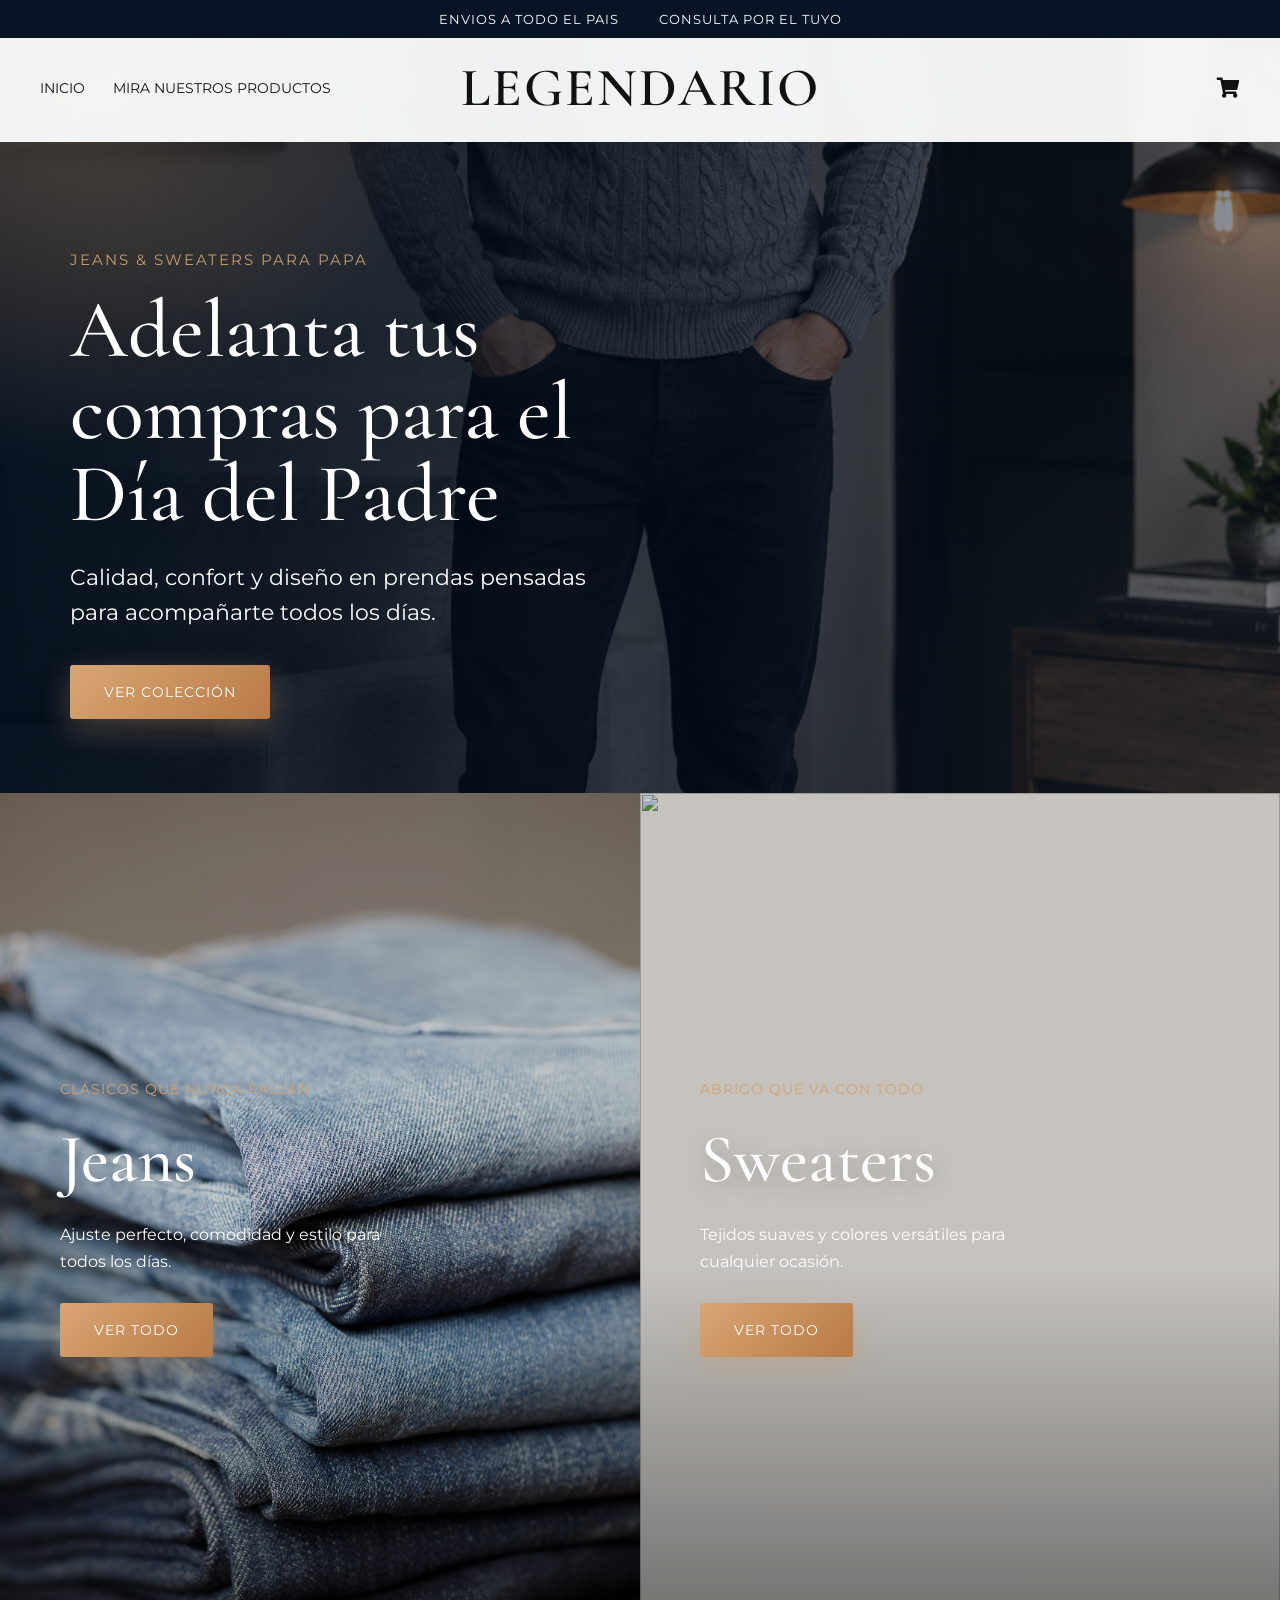
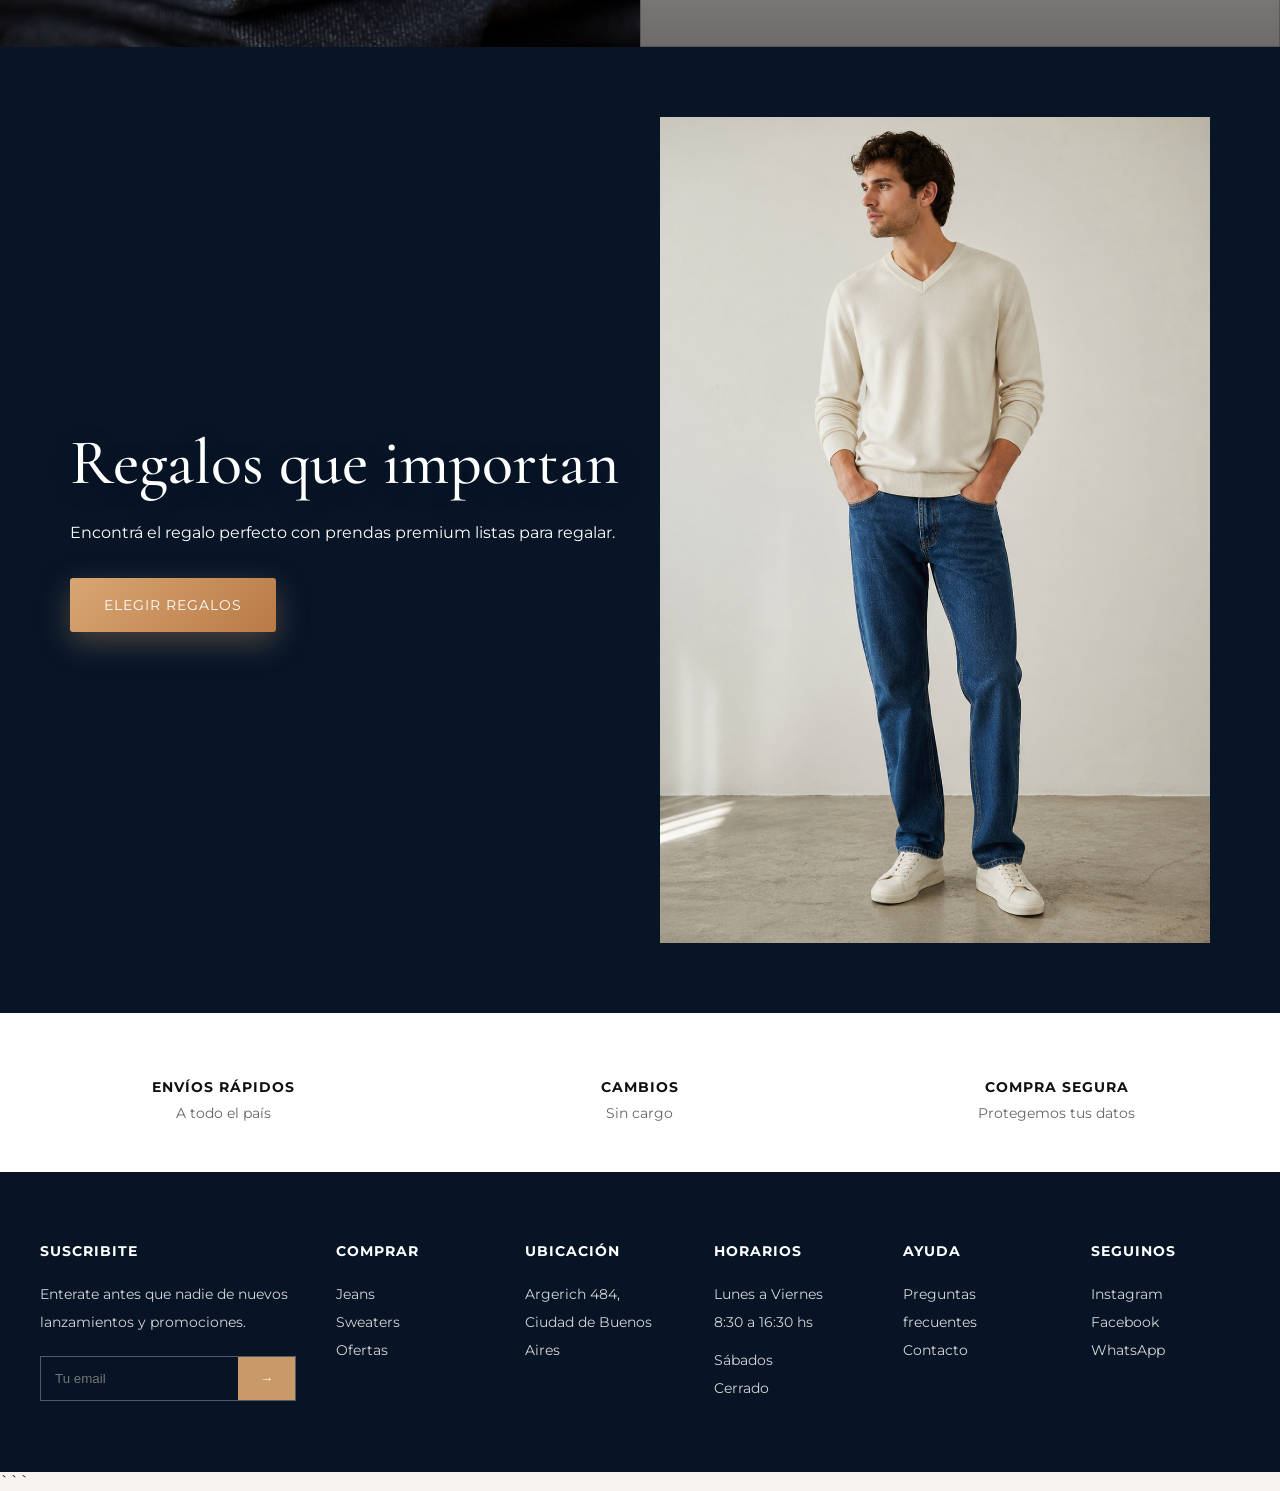
==== index.html @ 8ca53069 "todo good" ====
<!DOCTYPE html>
<html lang="es">
<head>
  <meta charset="UTF-8" />
  <meta name="viewport" content="width=device-width, initial-scale=1.0" />
  <title>Legendario Jeans</title>

  <link rel="preconnect" href="https://fonts.googleapis.com">
  <link rel="preconnect" href="https://fonts.gstatic.com" crossorigin>
  <link href="https://fonts.googleapis.com/css2?family=Cormorant+Garamond:wght@400;500;600;700&family=Montserrat:wght@300;400;500;600&display=swap" rel="stylesheet">

  <style>

 *{
  margin:0;
  padding:0;
  box-sizing:border-box;
}

html{
  scroll-behavior:smooth;
}

body{
  font-family:'Montserrat',sans-serif;
  background:#f7f4ef;
  color:#111;
  overflow-x:hidden;
}

img{
  width:100%;
  max-width:100%;
  height:auto;
  display:block;
}

a{
  text-decoration:none;
  color:inherit;
}

::selection{
  background:#c89a68;
  color:white;
}

/* =========================
   TOPBAR
========================= */

.topbar{

  position:fixed;

  top:0;
  left:0;

  width:100%;

  height:38px;

  z-index:10000;

  background:#061426;

  color:#fff;

  display:flex;

  align-items:center;

  justify-content:center;

  gap:40px;

  flex-wrap:wrap;

  font-size:13px;

  letter-spacing:1px;
}

.navbar{

  position:fixed;

  top:34px;

  left:0;

  width:100%;

  margin-top:-1px;

  z-index:9999;

  background:rgba(255,255,255,.94);

  backdrop-filter:blur(10px);

  padding:22px 40px;

  display:grid;

  grid-template-columns:1fr auto 1fr;

  align-items:center;

  transition:.3s ease;

  box-shadow:0 4px 20px rgba(0,0,0,.05);
}


.logo{
  justify-self:center;

  font-family:'Cormorant Garamond',serif;

  font-size:54px;

  font-weight:600;

  letter-spacing:2px;
}

.nav-links{
  display:flex;
  gap:28px;
  font-size:14px;
  text-transform:uppercase;
}

.icons{
  display:flex;
  gap:20px;
  font-size:20px;
  justify-self:end;
}

/* =========================
   HERO
========================= */

.hero{

  position:relative;

  min-height:clamp(500px,88vh,900px);
  padding-top:500px;

  background:

  radial-gradient(circle at top left,
  rgba(200,154,104,.25),
  transparent 30%),

  radial-gradient(circle at bottom right,
  rgba(255,255,255,.08),
  transparent 30%),

  linear-gradient(to right,
  rgba(4,15,30,.95),
  rgba(4,15,30,.45)),

  url(jean\ negro\ sweater\ gris.png);

  background-size:cover;

  background-position:center;

  display:flex;

  align-items:center;

  padding:70px;

  color:white;

  overflow:hidden;
}

.hero::before{

  content:"";

  position:absolute;

  width:700px;
  height:700px;

  border-radius:50%;

  background:
  radial-gradient(circle,
  rgba(200,154,104,.18),
  transparent 70%);

  top:-250px;
  left:-250px;

  animation:glowMove 8s ease-in-out infinite;
}

@keyframes glowMove{

  0%{
    transform:translate(0,0);
  }

  50%{
    transform:translate(60px,40px);
  }

  100%{
    transform:translate(0,0);
  }
}

.hero-content{
  max-width:650px;
   position:relative;
  z-index:2;
  padding-top: 180px;
}

.hero-sub{

  color:#c89a68;

  letter-spacing:2px;

  text-transform:uppercase;

  margin-bottom:20px;

  font-size:15px;
}

.hero h1{

  font-family:'Cormorant Garamond',serif;

  font-size:82px;

  line-height:1;

  margin-bottom:25px;

  font-weight:500;

  text-shadow:0 5px 25px rgba(0,0,0,.25);
}

.hero p{

  font-size:22px;

  line-height:1.6;

  margin-bottom:35px;

  max-width:520px;
}

/* =========================
   BOTONES
========================= */

.btn{

  display:inline-block;

  background:
  linear-gradient(135deg,
  #d8a673,
  #b97a46);

  color:white;

  padding:18px 34px;

  text-transform:uppercase;

  letter-spacing:1px;

  transition:.35s;

  font-size:14px;

  border-radius:3px;

  position:relative;

  overflow:hidden;

  box-shadow:
  0 10px 30px rgba(200,154,104,.35);
}

.btn::before{

  content:"";

  position:absolute;

  top:0;
  left:-120%;

  width:60%;
  height:100%;

  background:
  linear-gradient(
    90deg,
    transparent,
    rgba(255,255,255,.45),
    transparent
  );

  transform:skewX(-20deg);

  transition:.7s;
}

.btn:hover::before{
  left:140%;
}

.btn:hover{

  transform:translateY(-3px);

  box-shadow:
  0 18px 40px rgba(200,154,104,.45);
}

/* =========================
   CATEGORIAS
========================= */

.categories{
  display:grid;
  grid-template-columns:1fr 1fr;
}

.category-card{

  position:relative;

  overflow:hidden;

  min-height:500px;
}

.category-card img{

  height:100%;

  object-fit:cover;

  transition:transform .6s ease;
}

.category-card:hover img{
  transform:scale(1.05);
}

.category-card::after{

  content:"";

  position:absolute;

  inset:0;

  background:
  linear-gradient(
    to top,
    rgba(0,0,0,.45),
    transparent 45%
  );

  pointer-events:none;
}

.category-overlay{
  position:absolute;
  inset:0;

  background:rgba(0,0,0,.2);

  display:flex;
  align-items:center;

  padding:60px;

  color:white;

  z-index:2;
}
.category-content{
  max-width:350px;

  position:relative;

  z-index:5;
}

.category-content span{

  color:#d4a06c;

  text-transform:uppercase;

  letter-spacing:1px;

  font-size:14px;
}

.category-content h2{

  font-family:'Cormorant Garamond',serif;

  font-size:68px;

  margin:20px 0;

  font-weight:500;

  text-shadow:0 5px 25px rgba(0,0,0,.25);
}

.category-content p{

  line-height:1.7;

  margin-bottom:28px;
}

/* =========================
   BANNER
========================= */

.gift-banner{

  background:#071527;

  color:white;

  padding:70px;

  display:grid;

  grid-template-columns:1fr 1fr;

  gap:40px;

  align-items:center;
}

.gift-banner h2{

  font-family:'Cormorant Garamond',serif;

  font-size:64px;

  margin-bottom:18px;

  font-weight:500;

  text-shadow:0 5px 25px rgba(0,0,0,.25);
}

.gift-banner p{

  margin-bottom:30px;

  line-height:1.8;
}

/* =========================
   PRODUCTOS
========================= */

.products{
  padding:90px 40px;
  text-align:center;
}

.section-sub{

  color:#b67f4a;

  text-transform:uppercase;

  letter-spacing:1px;

  margin-bottom:10px;

  font-size:14px;
}

.section-title{

  font-family:'Cormorant Garamond',serif;

  font-size:72px;

  margin-bottom:50px;

  font-weight:500;

  text-shadow:0 5px 25px rgba(0,0,0,.25);
}

.product-grid{

  display:grid;

  grid-template-columns:repeat(4,1fr);

  gap:30px;
}

.product-card{

  background:white;

  padding-bottom:20px;

  transition:.35s;

  border-radius:10px;

  overflow:hidden;

  box-shadow:
  0 8px 20px rgba(0,0,0,.04);
}

.product-card:hover{

  transform:translateY(-10px);

  box-shadow:
  0 20px 45px rgba(0,0,0,.12);
}

/* =========================
   FEATURES
========================= */

.features{

  background:white;

  padding:50px 30px;

  display:grid;

  grid-template-columns:repeat(3,1fr);

  gap:30px;
}

.feature{
  text-align:center;
}

.feature h4{

  margin:15px 0 8px;

  text-transform:uppercase;

  font-size:14px;

  letter-spacing:1px;
}

.feature p{

  color:#666;

  font-size:14px;
}

/* =========================
   FOOTER
========================= */

footer{

  background:#061426;

  color:white;

  padding:70px 40px;
}

.footer-grid{

  display:grid;

  grid-template-columns:repeat(6,1fr);

  gap:40px;
}

.footer-grid h3{

  margin-bottom:20px;

  text-transform:uppercase;

  font-size:14px;

  letter-spacing:1px;
}

.footer-grid p,
.footer-grid a{

  color:#d5d5d5;

  line-height:2;

  font-size:14px;

  display:block;
}

.newsletter{

  display:flex;

  margin-top:20px;

  border:1px solid rgba(255,255,255,.3);
}

.newsletter input{

  flex:1;

  padding:14px;

  background:transparent;

  border:none;

  color:white;

  outline:none;
}

.newsletter button{

  border:none;

  background:#c89a68;

  color:white;

  padding:0 22px;

  cursor:pointer;
}

/* =========================
   BUSCADOR
========================= */

.search-bar{

  background:white;

  padding:0 40px;

  max-height:0;

  overflow:hidden;

  transition:.3s ease;
}

.search-bar.active{

  max-height:100px;

  padding:20px 40px;
}

.search-bar input{

  width:100%;

  padding:16px;

  border:1px solid #ddd;

  outline:none;

  font-size:16px;
}

/* =========================
   RESPONSIVE
========================= */

@media(max-width:768px){

  body{
    padding-top:140px;
  }

  .topbar{
    gap:8px;
    font-size:10px;
    padding:8px 10px;
    text-align:center;
  }

  .navbar{

    top:32px;

    grid-template-columns:1fr;

    gap:12px;

    padding:14px 18px;

    text-align:center;
  }

  .nav-links{
    justify-content:center;
    flex-wrap:wrap;
    gap:10px;
    font-size:11px;
  }

  .logo{
    font-size:32px;
    line-height:1;
  }

  .icons{
    justify-self:center;
  }

  .hero{

    min-height:auto;

    .hero{
  padding:140px 18px 70px;
}
    background-position:center top;
  }

  .hero-content{
    max-width:100%;
  }

  .hero-sub{
    font-size:12px;
    margin-bottom:14px;
  }

  .hero h1{

    font-size:52px;

    line-height:.95;

    margin-bottom:20px;
  }

  .hero p{

    font-size:16px;

    line-height:1.5;

    max-width:100%;
  }

  .btn{

    width:100%;

    text-align:center;

    padding:16px;
  }

  .categories,
  .gift-banner,
  .features,
  .footer-grid{
    grid-template-columns:1fr;
  }

  .product-grid{
    grid-template-columns:1fr;
  }

  .category-overlay{
    padding:25px;
  }

  .category-content h2{
    font-size:42px;
  }

  .gift-banner{
    padding:40px 22px;
  }

  .gift-banner h2{
    font-size:40px;
  }

  .section-title{
    font-size:42px;
  }

  .products{
    padding:60px 18px;
  }

  .features{
    gap:20px;
  }

  footer{
    padding:50px 24px;
  }


}
  </style>
  <link href="https://cdnjs.cloudflare.com/ajax/libs/font-awesome/5.15.4/css/all.min.css" rel="stylesheet">
</head>
<body>

  <div class="topbar">
    <span>ENVIOS A TODO EL PAIS</span>
    <span>CONSULTA POR EL TUYO</span>
    
  </div>

  <nav class="navbar">

    <div class="nav-links">
      <a href="#">Inicio</a>
      <a href="/productos.html">Mira nuestros productos</a>
      
      
    </div>

    <div class="logo">
      LEGENDARIO
    </div>

   <div class="icons">

  

   <a href="./carrito.html" class="cart">
                <i class="fas fa-shopping-cart"></i>

</div>

  </nav>

  <section class="hero">

    <div class="hero-content">

      <div class="hero-sub">
        Jeans & Sweaters para PAPA
      </div>

      <h1>
        Adelanta tus compras para el<br>
         Día del Padre
      </h1>

      <p>
        Calidad, confort y diseño en prendas pensadas para acompañarte todos los días.
      </p>

      <a href="./productos.html" class="btn">
        Ver colección
      </a>

    </div>

  </section>

  <section class="categories">

  <div class="category-card">

    <img src="blue-jeans-fabric-details.jpg">

    <div class="category-overlay">

      <div class="category-content">

        <span>Clásicos que nunca fallan</span>

        <h2>Jeans</h2>

        <p>
          Ajuste perfecto, comodidad y estilo para todos los días.
        </p>

        <a href="./productos.html?buscar=jean" class="btn">
          Ver todo
        </a>

      </div>

    </div>

  </div>

  <div class="category-card">

    <img src="https://res.cloudinary.com/diaqczldj/image/upload/v1778074604/Gemini_Generated_Image_9gjqhj9gjqhj9gjq_yvux1c.png">

    <div class="category-overlay">

      <div class="category-content">

        <span>Abrigo que va con todo</span>

        <h2>Sweaters</h2>

        <p>
          Tejidos suaves y colores versátiles para cualquier ocasión.
        </p>

        <a href="./productos.html?buscar=sweater" class="btn">
          Ver todo
        </a>

      </div>

    </div>

  </div>

</section>

  <section class="gift-banner">

    <div>
      <h2>Regalos que importan</h2>

      <p>
        Encontrá el regalo perfecto con prendas premium listas para regalar.
      </p>

      <a href="./productos.html" class="btn">Elegir Regalos</a>
    </div>

    <img src="ChatGPT Image 27 abr 2026, 09_30_34.png">

  </section>

 <!-- <section class="products">

    <div class="section-sub">Los más elegidos</div>

    <h2 class="section-title">Best Sellers</h2>

    <div class="product-grid">

      <div class="product-card">

        <div class="product-img">
          <img src="./pila de jeans costura gruesa.png">
        </div>

        <div class="product-info">
          <h3>Jean Clasico Costura Gruesa</h3>
          <p>Azul clásico</p>
          <div class="price">$18999</div>

          <div class="colors">
            <div class="color" style="background:#0b2545"></div>
            <div class="color" style="background:#577590"></div>
          </div>
        </div>

      </div>

      <div class="product-card">

        <div class="product-img">
          <img src="./sweater cuello redondo.png">
        </div>

        <div class="product-info">
          <h3>Sweater Cuello Redondo</h3>
          <p>Beige</p>
          <div class="price">$17999</div>

          <div class="colors">
            <div class="color" style="background:#d9cbb3"></div>
            <div class="color" style="background:#2d2d2d"></div>
            <div class="color" style="background:#8b7355"></div>
          </div>
        </div>

      </div>

      <div class="product-card">

        <div class="product-img">
          <img src="https://images.unsplash.com/photo-1604176354204-9268737828e4?q=80&w=1200&auto=format&fit=crop">
        </div>

        <div class="product-info">
          <h3>Jean Clasico</h3>
          <p>Negro</p>
          <div class="price">$18999</div>

          <div class="colors">
            <div class="color" style="background:black"></div>
            <div class="color" style="background:#4b5563"></div>
          </div>
        </div>

      </div>

      <div class="product-card">

        <div class="product-img">
          <img src="./medio cierre gris.png">
        </div>

        <div class="product-info">
          <h3>Sweater Medio Cierre</h3>
          <p>Gris</p>
          <div class="price">$18999</div>

          <div class="colors">
            <div class="color" style="background:#0b2545"></div>
            <div class="color" style="background:#2d2d2d"></div>
            <div class="color" style="background:#d9cbb3"></div>
          </div>
        </div>

      </div>

    </div>

  </section>-->

  <section class="features">

    <div class="feature">
      <h4>Envíos rápidos</h4>
      <p>A todo el país</p>
    </div>

    

    <div class="feature">
      <h4>Cambios</h4>
      <p>Sin cargo</p>
    </div>

    <div class="feature">
      <h4>Compra segura</h4>
      <p>Protegemos tus datos</p>
    </div>

  </section>

  <footer>

    <div class="footer-grid">

      <div>
        <h3>Suscribite</h3>

        <p>
          Enterate antes que nadie de nuevos lanzamientos y promociones.
        </p>

        <form 
  action="https://formspree.io/f/mpwzdjlz"
  method="POST"
  class="newsletter"
>

  <input 
    type="email"
    name="email"
    placeholder="Tu email"
    required
  >

  <button type="submit">
    →
  </button>

</form>
      </div>

      <div>
        <h3>Comprar</h3>
        <a href="./productos.html">Jeans</a>
        <a href="./productos.html">Sweaters</a>
        <a href="./productos.html">Ofertas</a>
      </div>

      <div>
  <h3>Ubicación</h3>

  <p><a href="https://maps.app.goo.gl/2hxNUeELsLzQUU3JA" target="_blank" class="social-icon">Argerich 484,<br/> Ciudad de Buenos Aires</p></a>
</div>

<div>
  <h3>Horarios</h3>

  <p>
    Lunes a Viernes<br>
    8:30 a 16:30 hs
  </p>

  <p style="margin-top:10px;">
    Sábados<br>
    Cerrado
  </p>
</div>

      <div>
        <h3>Ayuda</h3>
        <a href="./perguntas.html">Preguntas frecuentes</a>
        <a href="./contacto.html">Contacto</a>
      </div>

      <div>
        <h3>Seguinos</h3>
         <a href="https://instagram.com/legendariojeans" target="_blank">Instagram</a>
        <a href="https://facebook.com/legendariojeans" target="_blank">Facebook</a>
        <p><a href="https://wa.me/541150620235" target="_blank">WhatsApp</a></p>
      </div>

    </div>

  </footer>
  <script>

// 🔍 abrir buscador
const btn =
document.getElementById("search-btn");

const bar =
document.getElementById("search-bar");

if(btn && bar){

  btn.addEventListener("click", () => {

    bar.classList.toggle("active");

  });

}

// 🔍 buscar
const input =
document.getElementById("global-search");

if(input){

  input.addEventListener("keypress", (e) => {

    if(e.key === "Enter"){

      const texto =
      input.value.trim();

      if(!texto) return;

      window.location.href =
      `productos.html?buscar=${encodeURIComponent(texto)}`;

    }

  });

}

</script>

</body>
</html>
```
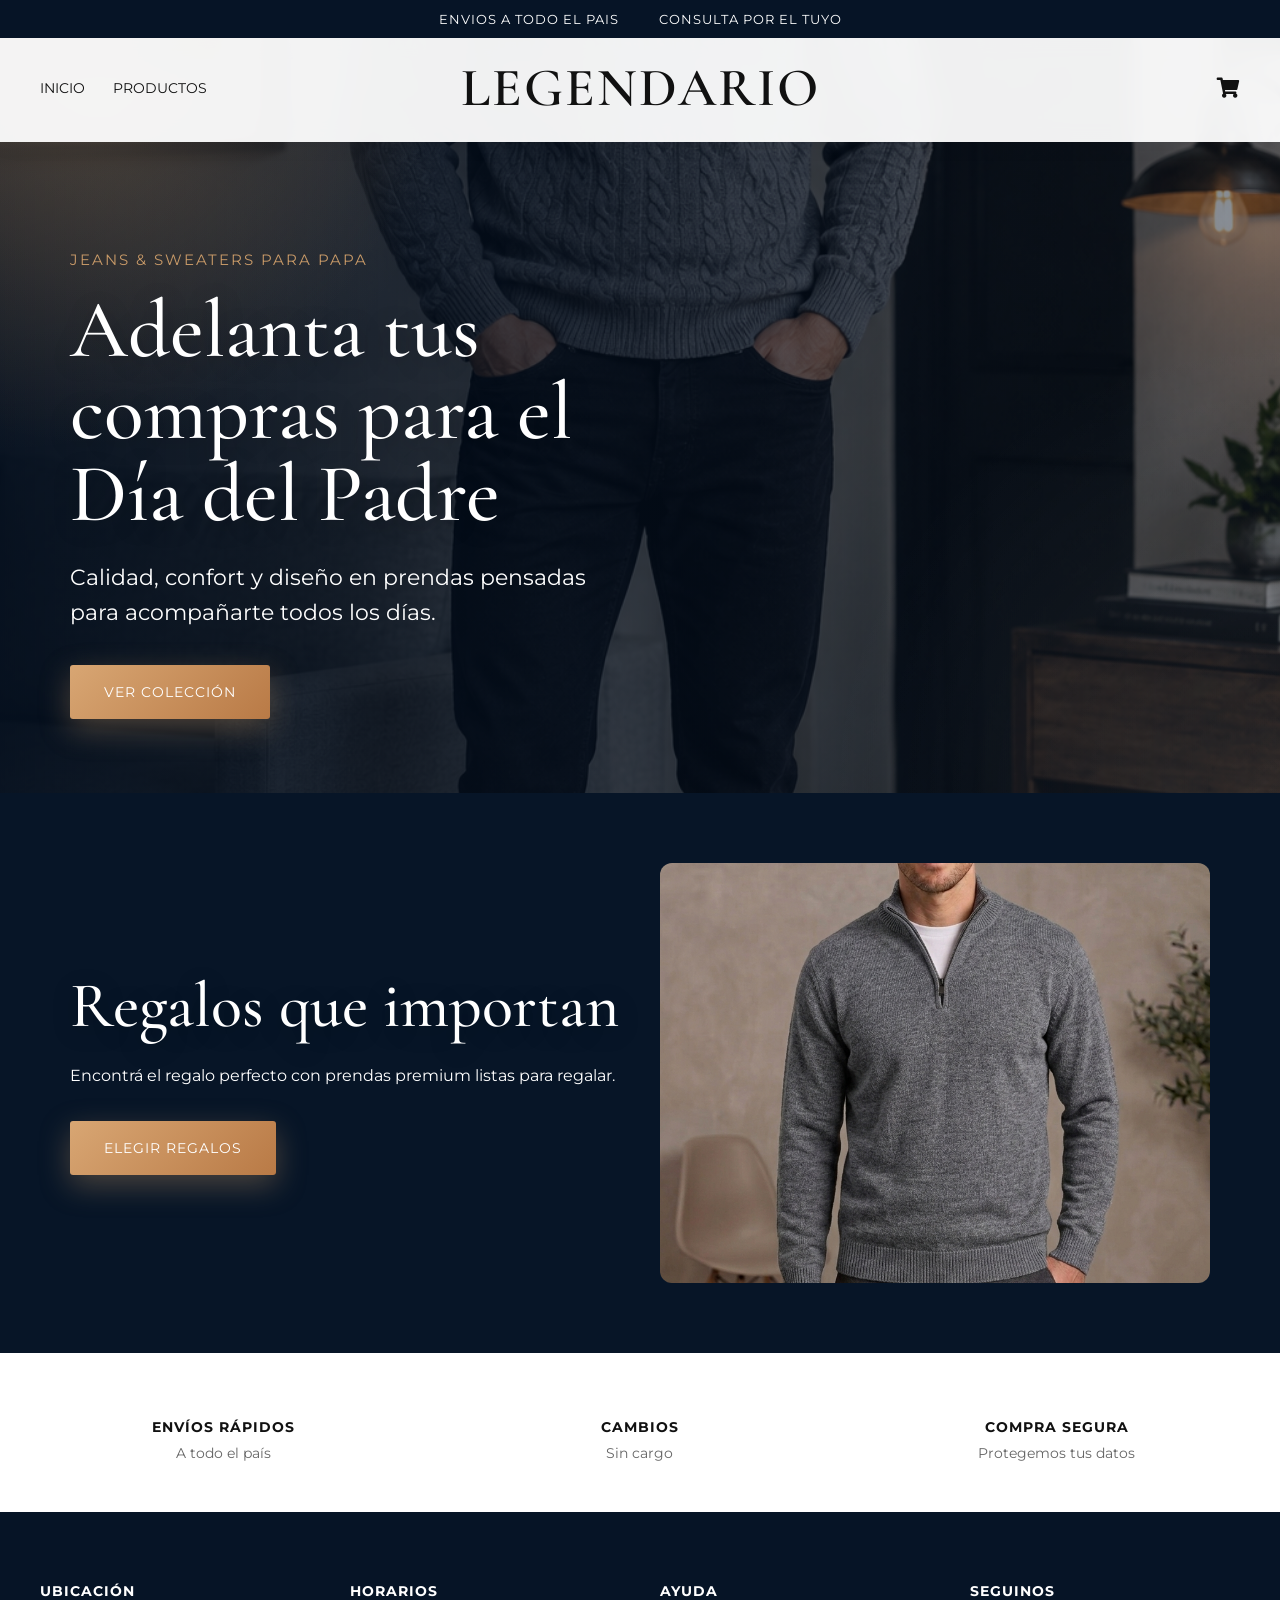
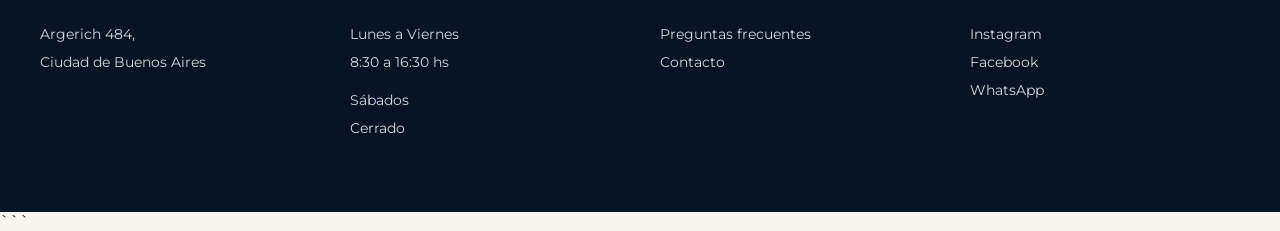
==== commit e74ee456: "sacao cosas queda mas corto" ====
--- a/index.html
+++ b/index.html
@@ -480,6 +480,39 @@
 
   line-height:1.8;
 }
+.gift-slider{
+  position:relative;
+
+  width:100%;
+
+  height:100%;
+
+  min-height:420px;
+
+  overflow:hidden;
+
+  border-radius:12px;
+}
+
+.gift-slide{
+
+  position:absolute;
+
+  inset:0;
+
+  width:100%;
+  height:100%;
+
+  object-fit:cover;
+
+  opacity:0;
+
+  transition:opacity .8s ease;
+}
+
+.gift-slide.active{
+  opacity:1;
+}
 
 /* =========================
    PRODUCTOS
@@ -605,7 +638,7 @@
 
   display:grid;
 
-  grid-template-columns:repeat(6,1fr);
+  grid-template-columns:repeat(4,1fr);
 
   gap:40px;
 }
@@ -841,6 +874,9 @@
   footer{
     padding:50px 24px;
   }
+  .gift-slider{
+  min-height:320px;
+}
 
 
 }
@@ -859,7 +895,7 @@
 
     <div class="nav-links">
       <a href="#">Inicio</a>
-      <a href="/productos.html">Mira nuestros productos</a>
+      <a href="/productos.html">Productos</a>
       
       
     </div>
@@ -904,7 +940,7 @@
 
   </section>
 
-  <section class="categories">
+ <!-- <section class="categories">
 
   <div class="category-card">
 
@@ -958,7 +994,7 @@
 
   </div>
 
-</section>
+</section>-->
 
   <section class="gift-banner">
 
@@ -972,7 +1008,15 @@
       <a href="./productos.html" class="btn">Elegir Regalos</a>
     </div>
 
-    <img src="ChatGPT Image 27 abr 2026, 09_30_34.png">
+   <div class="gift-slider">
+
+  <img src="./medio cierre gris.png" class="gift-slide active">
+
+  <img src="./blue-jeans-fabric-details.jpg" class="gift-slide">
+
+  <img src="./ChatGPT Image 27 abr 2026, 09_30_34.png" class="gift-slide">
+
+</div>
 
   </section>
 
@@ -1091,7 +1135,7 @@
 
     <div class="footer-grid">
 
-      <div>
+     <!-- <div>
         <h3>Suscribite</h3>
 
         <p>
@@ -1124,6 +1168,7 @@
         <a href="./productos.html">Sweaters</a>
         <a href="./productos.html">Ofertas</a>
       </div>
+      -->
 
       <div>
   <h3>Ubicación</h3>
@@ -1204,6 +1249,27 @@
 
 }
 
+
+const slides =
+document.querySelectorAll(".gift-slide");
+
+let currentSlide = 0;
+
+setInterval(() => {
+
+  slides[currentSlide]
+  .classList.remove("active");
+
+  currentSlide =
+  (currentSlide + 1) % slides.length;
+
+  slides[currentSlide]
+  .classList.add("active");
+
+}, 3000);
+
+
+
 </script>
 
 </body>
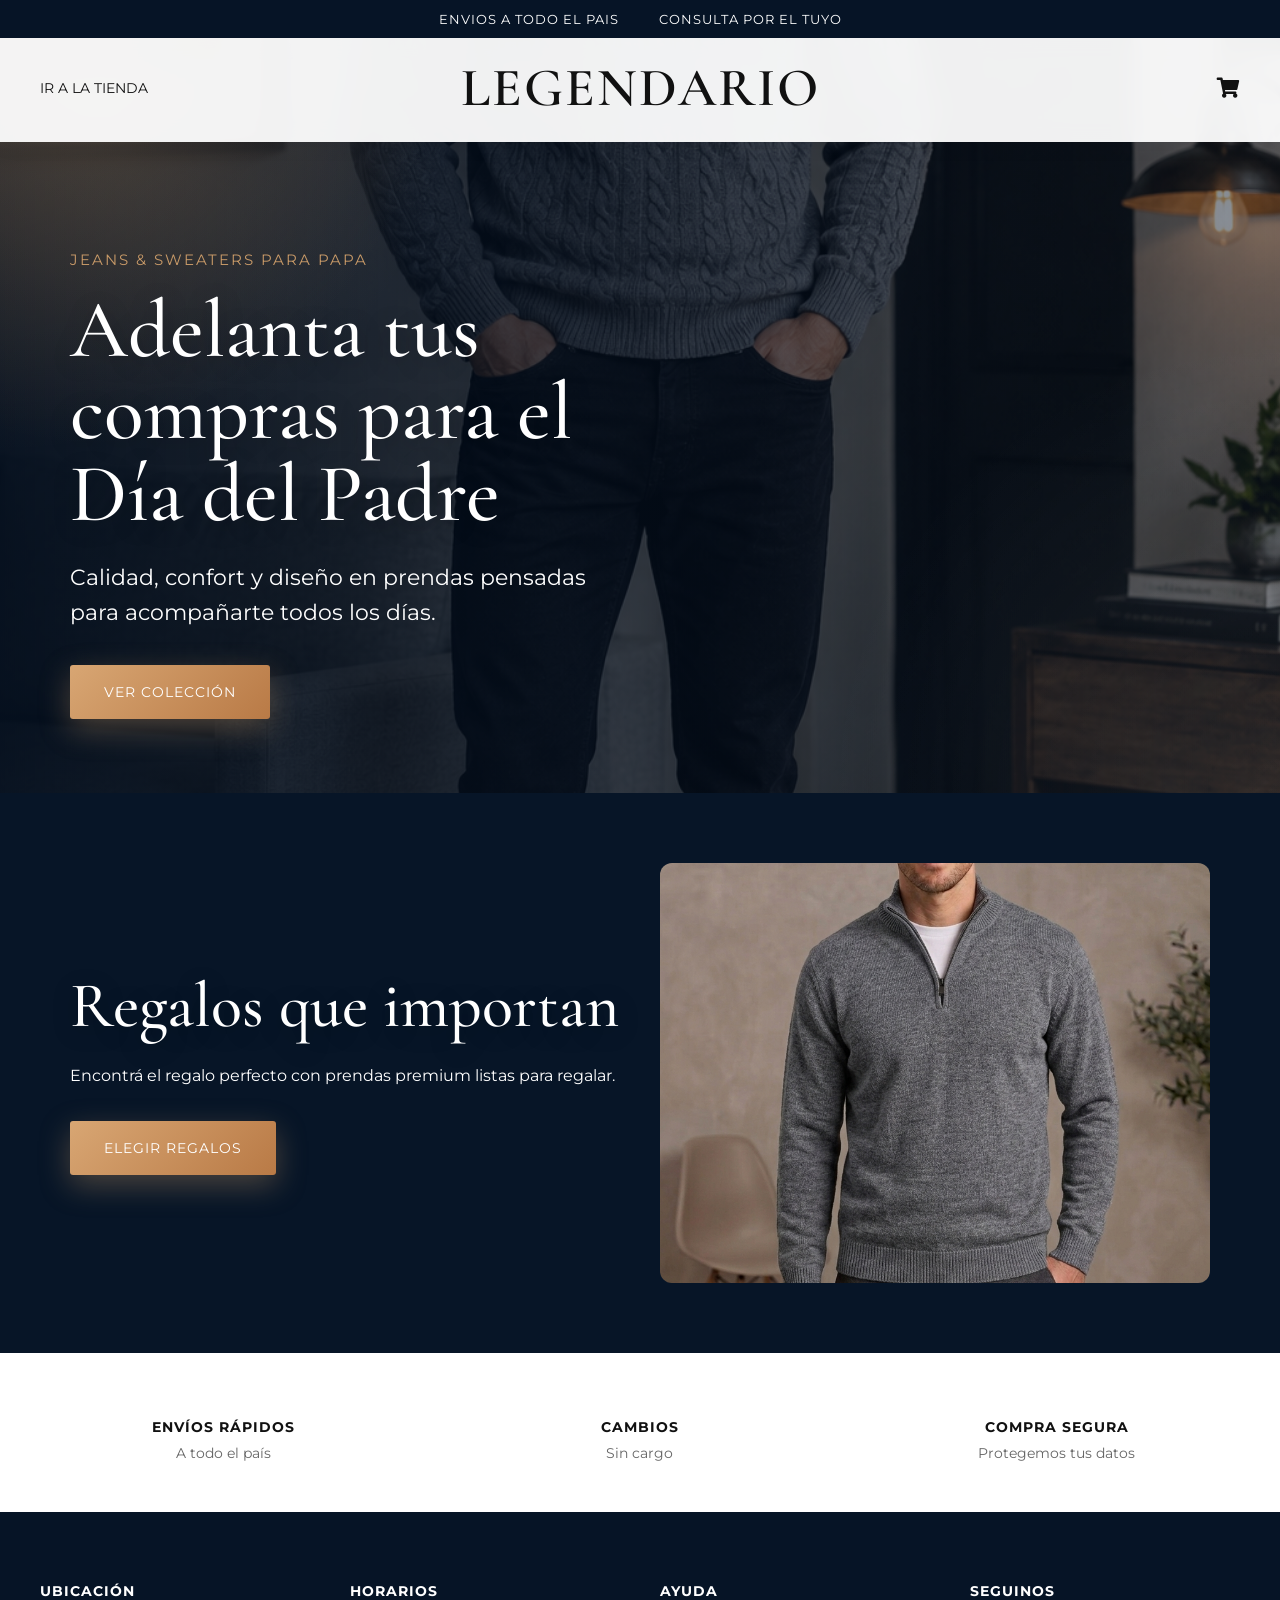
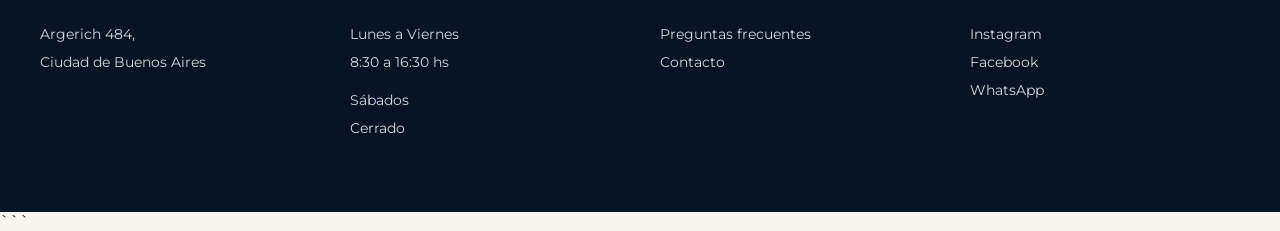
==== commit 184a629e: "mejora del nav" ====
--- a/index.html
+++ b/index.html
@@ -894,8 +894,8 @@
   <nav class="navbar">
 
     <div class="nav-links">
-      <a href="#">Inicio</a>
-      <a href="/productos.html">Productos</a>
+      
+      <a href="/productos.html">Ir a la Tienda</a>
       
       
     </div>
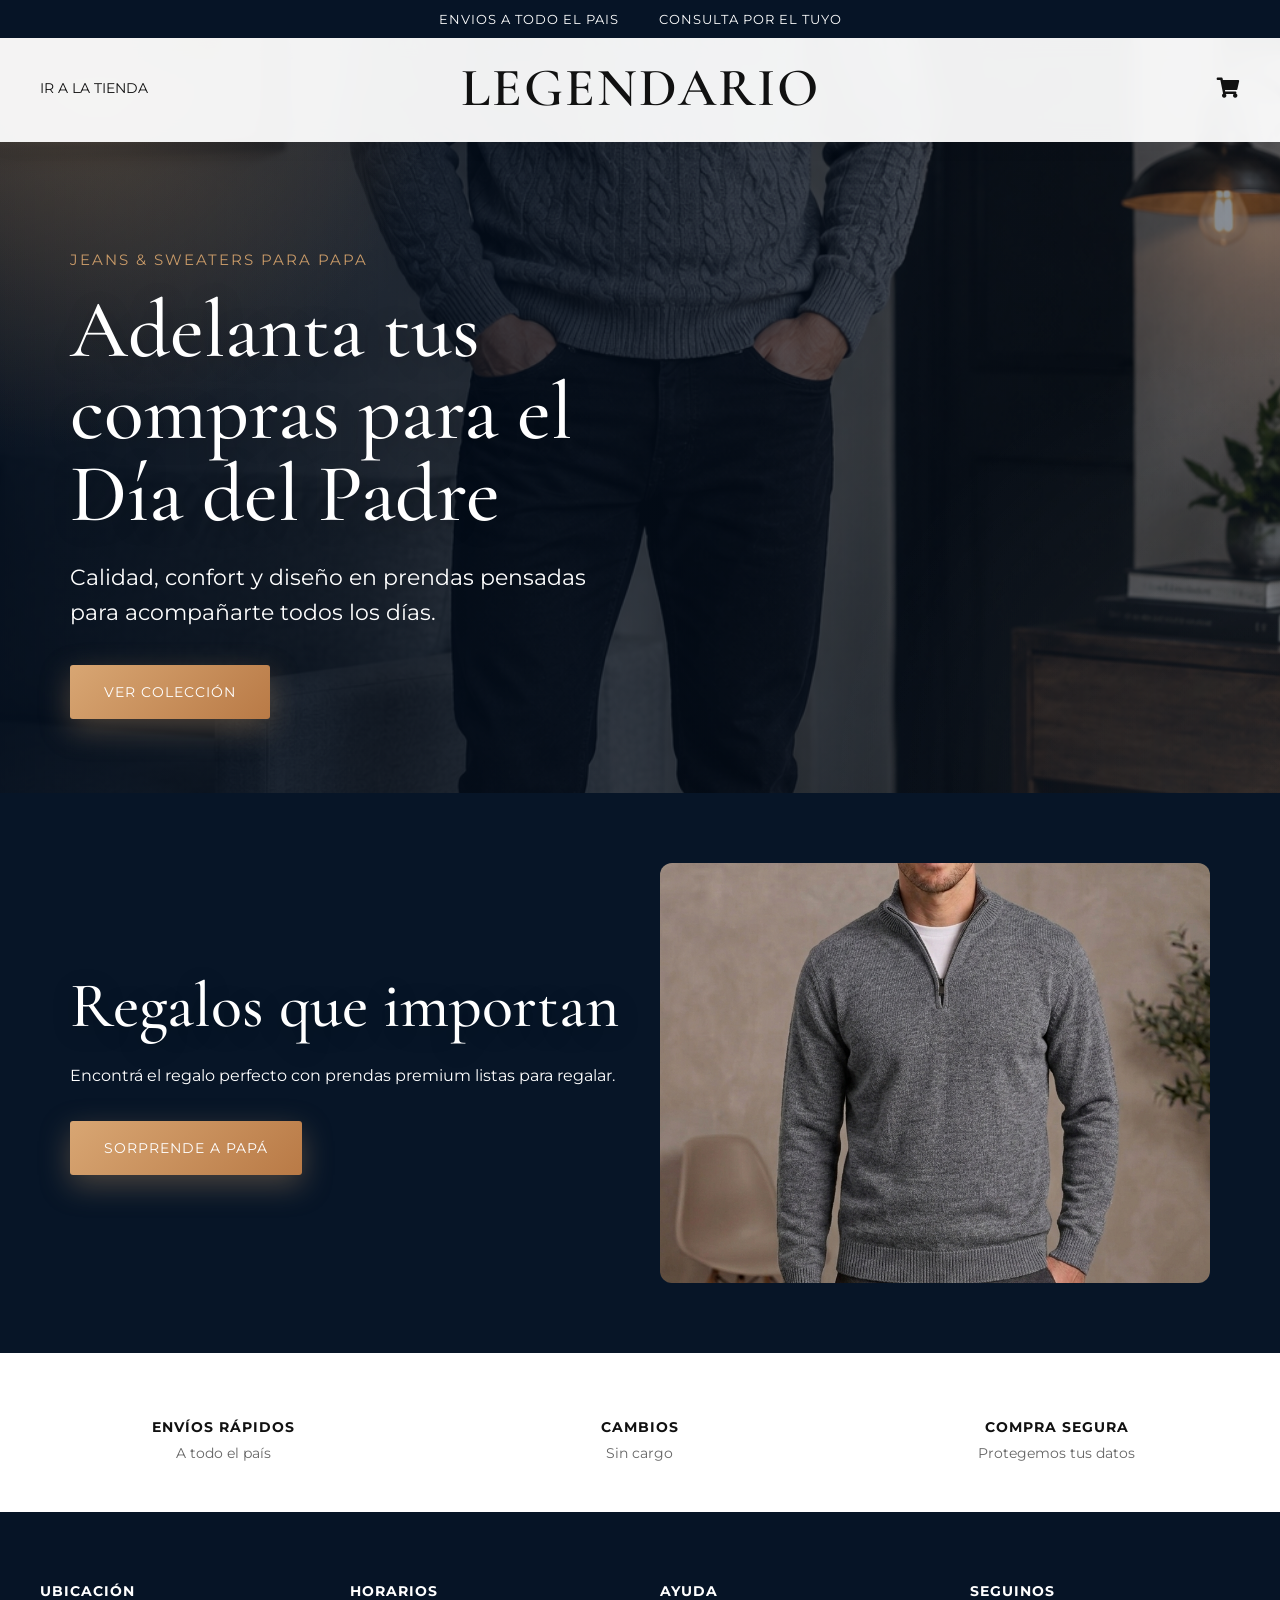
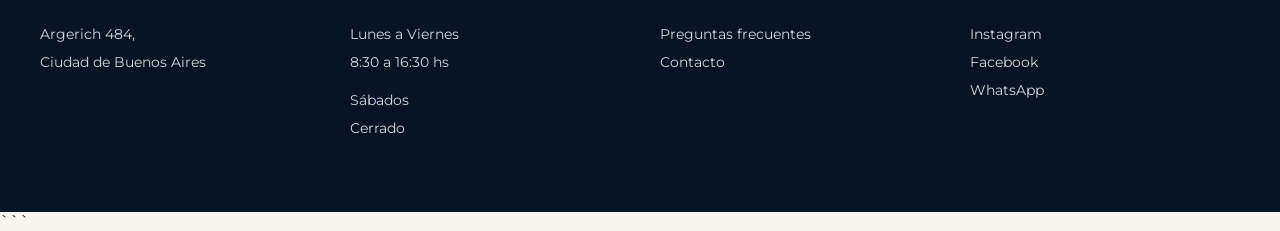
==== commit abf58e23: "sorprende a papa" ====
--- a/index.html
+++ b/index.html
@@ -895,7 +895,7 @@
 
     <div class="nav-links">
       
-      <a href="/productos.html">Ir a la Tienda</a>
+      <a href="./productos.html">Ir a la Tienda</a>
       
       
     </div>
@@ -1005,7 +1005,7 @@
         Encontrá el regalo perfecto con prendas premium listas para regalar.
       </p>
 
-      <a href="./productos.html" class="btn">Elegir Regalos</a>
+      <a href="./productos.html" class="btn">Sorprende a papá</a>
     </div>
 
    <div class="gift-slider">
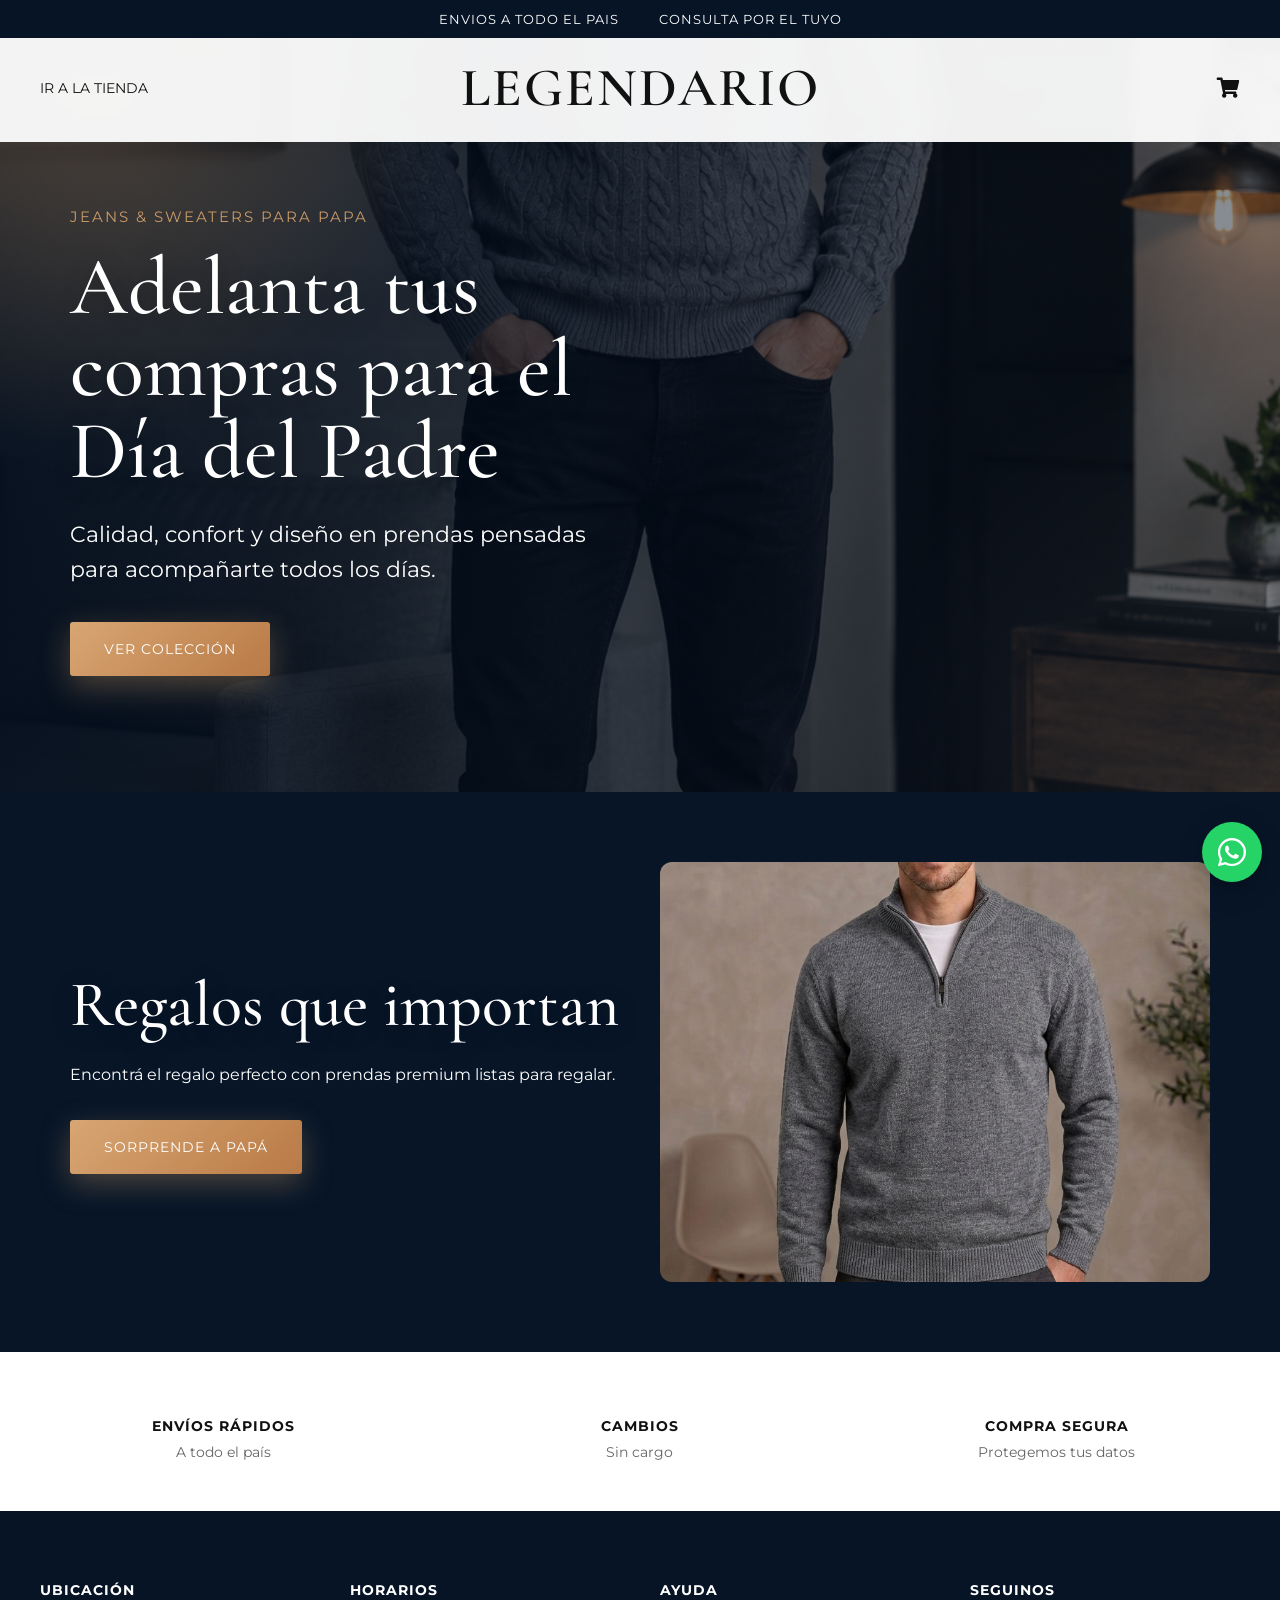
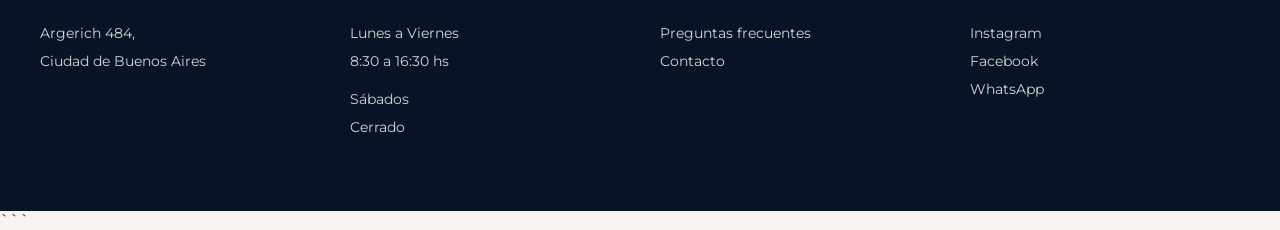
==== commit df0b5ca4: "tarjetas de productos mas grandes y carrito con mas identidad" ====
--- a/index.html
+++ b/index.html
@@ -223,7 +223,7 @@
   max-width:650px;
    position:relative;
   z-index:2;
-  padding-top: 180px;
+  padding-top: 95px;
 }
 
 .hero-sub{
@@ -836,7 +836,7 @@
   .gift-banner,
   .features,
   .footer-grid{
-    grid-template-columns:1fr;
+    grid-template-columns:1fr 1fr;
   }
 
   .product-grid{
@@ -880,6 +880,55 @@
 
 
 }
+.whatsapp-float{
+
+  position:fixed;
+
+  right:18px;
+  bottom:18px;
+
+  width:60px;
+  height:60px;
+
+  border-radius:50%;
+
+  background:#25D366;
+
+  display:flex;
+  align-items:center;
+  justify-content:center;
+
+  color:white;
+
+  font-size:32px;
+
+  z-index:999999;
+
+  box-shadow:0 8px 25px rgba(0,0,0,.25);
+
+  transition:.3s;
+}
+
+.whatsapp-float:hover{
+
+  transform:scale(1.08);
+
+}
+@media(max-width:768px){
+
+  .whatsapp-float{
+
+    width:52px;
+    height:52px;
+
+    font-size:28px;
+
+    right:14px;
+    bottom:14px;
+  }
+
+}
+
   </style>
   <link href="https://cdnjs.cloudflare.com/ajax/libs/font-awesome/5.15.4/css/all.min.css" rel="stylesheet">
 </head>
@@ -1271,7 +1320,13 @@
 
 
 </script>
-
+<a 
+  href="https://wa.me/5491150620235"
+  class="whatsapp-float"
+  target="_blank"
+>
+  <i class="fab fa-whatsapp"></i>
+</a>
 </body>
 </html>
 ```
